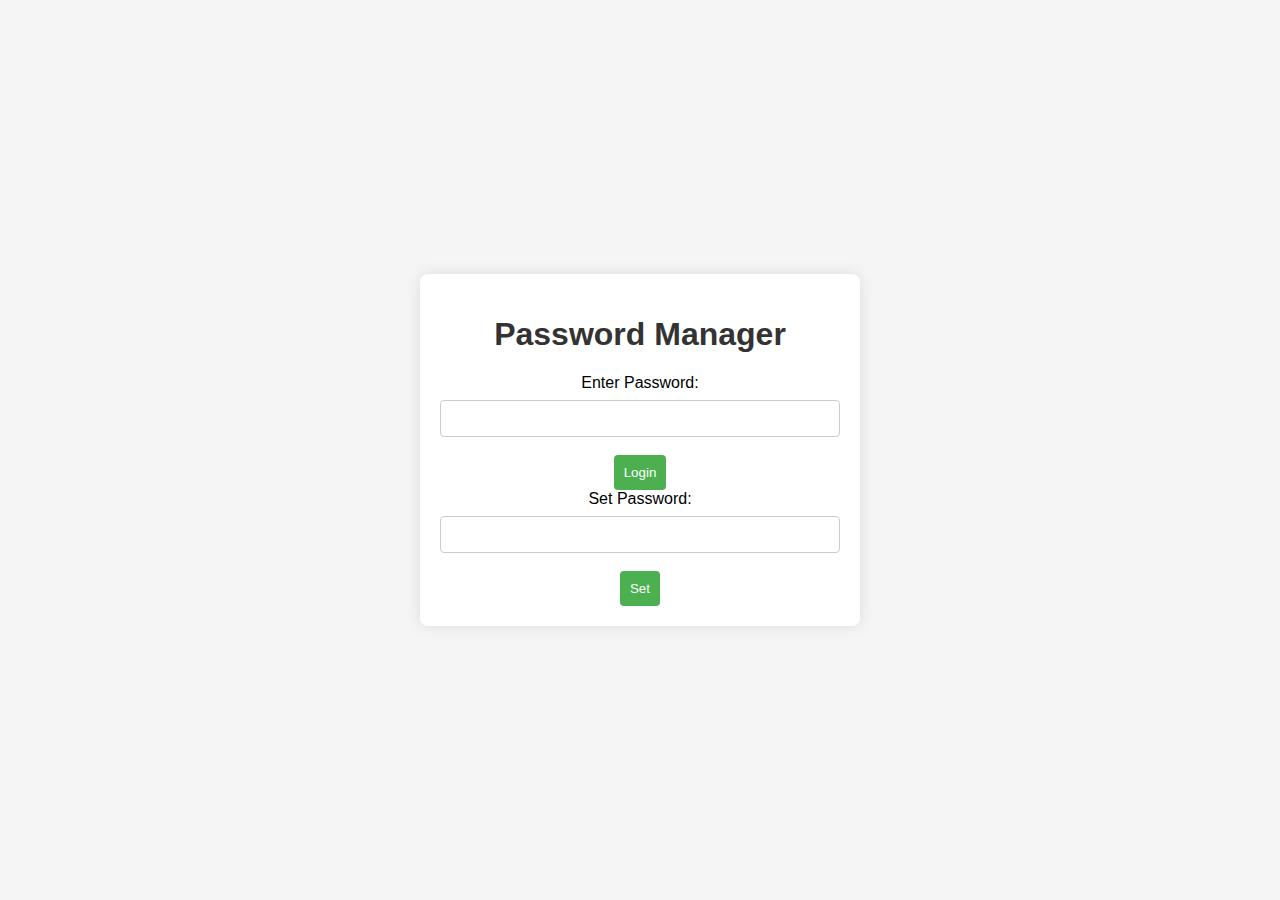
==== index.html @ 99a64eed "Made a pass manager" ====
<!DOCTYPE html>
<html lang="en">
  <head>
    <meta charset="UTF-8" />
    <meta name="viewport" content="width=device-width, initial-scale=1.0" />
    <title>Password Manager</title>
    <link rel="stylesheet" href="styles.css" />
  </head>
  <body>
    <div class="container">
      <h1>Password Manager</h1>
      <div id="login-container">
        <label for="login-password">Enter Password:</label>
        <input type="password" id="login-password" required />
        <button onclick="login()">Login</button>
      </div>
      <div id="password-container" style="display: none">
        <label for="set-password">Set Password:</label>
        <input type="password" id="set-password" required />
        <button onclick="setPassword()">Set</button>
      </div>
      <div id="credentials-container" style="display: none">
        <h2>Stored Credentials</h2>
        <ul id="credentials-list"></ul>
      </div>
      <div id="add-credentials-container" style="display: none">
        <h2>Add Credentials</h2>
        <label for="platform">Platform:</label>
        <input type="text" id="platform" required />
        <label for="username">Username:</label>
        <input type="text" id="username" required />
        <label for="password">Password:</label>
        <input type="password" id="password" required />
        <button onclick="saveCredentials()">Save</button>
      </div>
    </div>
    <script src="app.js"></script>
  </body>
</html>
---- styles.css ----
body {
  font-family: "Segoe UI", Tahoma, Geneva, Verdana, sans-serif;
  background-color: #f5f5f5;
  margin: 0;
  display: flex;
  align-items: center;
  justify-content: center;
  height: 100vh;
}

.container {
  background-color: #fff;
  padding: 20px;
  border-radius: 8px;
  box-shadow: 0 0 15px rgba(0, 0, 0, 0.1);
  width: 80%;
  max-width: 400px;
  text-align: center;
}

h1 {
  color: #333;
}

button {
  padding: 10px;
  margin-top: 10px;
  cursor: pointer;
  background-color: #4caf50;
  color: #fff;
  border: none;
  border-radius: 4px;
}

input {
  width: 100%;
  padding: 10px;
  margin: 8px 0;
  box-sizing: border-box;
  border: 1px solid #ccc;
  border-radius: 4px;
}

ul {
  list-style: none;
  padding: 0;
  text-align: left;
}

li {
  margin-bottom: 10px;
}

button.edit,
button.delete {
  padding: 8px;
  margin-right: 5px;
  cursor: pointer;
  border: none;
  border-radius: 4px;
}

button.edit {
  background-color: #2196f3;
  color: #fff;
}

button.delete {
  background-color: #f44336;
  color: #fff;
}
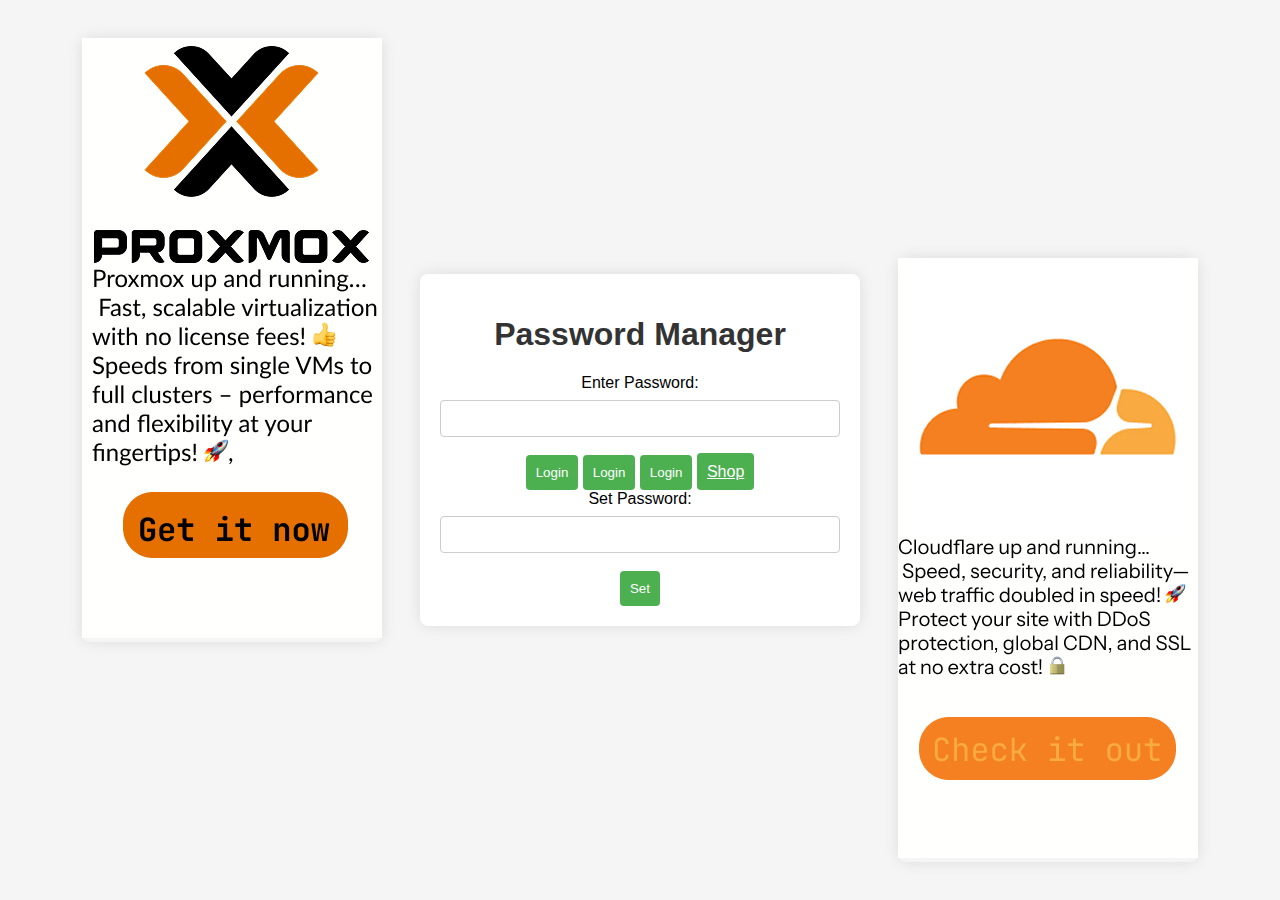
==== commit 26d88071: "Update" ====
--- a/index.html
+++ b/index.html
@@ -1,39 +1,75 @@
 <!DOCTYPE html>
 <html lang="en">
-  <head>
-    <meta charset="UTF-8" />
-    <meta name="viewport" content="width=device-width, initial-scale=1.0" />
-    <title>Password Manager</title>
-    <link rel="stylesheet" href="styles.css" />
-  </head>
-  <body>
-    <div class="container">
-      <h1>Password Manager</h1>
-      <div id="login-container">
-        <label for="login-password">Enter Password:</label>
-        <input type="password" id="login-password" required />
-        <button onclick="login()">Login</button>
-      </div>
-      <div id="password-container" style="display: none">
-        <label for="set-password">Set Password:</label>
-        <input type="password" id="set-password" required />
-        <button onclick="setPassword()">Set</button>
-      </div>
-      <div id="credentials-container" style="display: none">
-        <h2>Stored Credentials</h2>
-        <ul id="credentials-list"></ul>
-      </div>
-      <div id="add-credentials-container" style="display: none">
-        <h2>Add Credentials</h2>
-        <label for="platform">Platform:</label>
-        <input type="text" id="platform" required />
-        <label for="username">Username:</label>
-        <input type="text" id="username" required />
-        <label for="password">Password:</label>
-        <input type="password" id="password" required />
-        <button onclick="saveCredentials()">Save</button>
+
+<head>
+
+  <meta charset="UTF-8" />
+  <meta name="viewport" content="width=device-width, initial-scale=1.0" />
+  <title>Password Manager</title>
+  <link rel="stylesheet" href="styles.css" />
+</head>
+
+<body>
+  <div class="ad">
+    <a href="https://creations.mtdv.me/blog/posts/httpsmafadwp-contentuploads202209fake-game-ads-gardenscapespng">
+      <img src="/proxmox.png" alt="NOTASCAM.com" />
+    </a>
+  </div>
+  <div id="mySidenav" class="sidenav">
+    <a href="javascript:void(0)" class="closebtn" onclick="closeNav()">&times;</a>
+    <button onclick="login()">Login</button>
+    <button id="myBtn">Login</button>
+    <ul id="credentials-list"></ul>
+    <a href="shop.html">Shop</a>
+  </div>
+
+  <div class="container">
+    <h1>Password Manager</h1>
+    <div id="login-container">
+      <label for="login-password">Enter Password:</label>
+      <input type="password" id="login-password" required />
+      <button onclick=" openNav()">Login</button>
+      <button onclick="login()">Login</button>
+      <button id="myBtn">Login</button>
+      <a class="coola" href="shop.html">Shop</a>
+    </div>
+    <div id="password-container" style="display: none">
+      <label for="set-password">Set Password:</label>
+      <input type="password" id="set-password" required />
+      <button onclick="setPassword()">Set</button>
+    </div>
+    <div id="credentials-container" style="display: none">
+      <h2>Stored Credentials</h2>
+
+    </div>
+    <div id="myModal" class="modal">
+      <div class="modal-content">
+        <span class="close">&times;</span>
+        <p>Hackclub!!!</p>
+        <a href="https://hackclub.com/">
+          <img src="/hack.png" alt="https://hackclub.com/" />
+        </a>
       </div>
     </div>
-    <script src="app.js"></script>
-  </body>
-</html>
+    <div id="add-credentials-container" style="display: none">
+      <h2>Add Credentials</h2>
+      <label for="platform">Platform:</label>
+      <input type="text" id="platform" required />
+      <label for="username">Username:</label>
+      <input type="text" id="username" required />
+      <label for="password">Password:</label>
+      <input type="password" id="password" required />
+      <button onclick="saveCredentials()">Save</button>
+      <button onclick=" openNav()">Save*</button>
+      <p class="tiny">*'s</p>
+    </div>
+  </div>
+  <div class="ad1">
+    <a href="https://social.mtdv.me/giveaways/notascannoravirus">
+      <img src="/cloudflare.png" alt="NOTASCAM.com" />
+    </a>
+  </div>
+  <script src="app.js"></script>
+</body>
+
+</html>--- a/styles.css
+++ b/styles.css
@@ -1,3 +1,121 @@
+.xtrasmoll {
+  font-size: 5px;
+  color: #edffaa;
+}
+
+.item {
+
+  margin: 10px;
+  box-shadow: #000;
+  background-color: #f5ffd1;
+  border-radius: 30px;
+  padding: 30px;
+  max-width: 120px;
+  min-width: 120px;
+  max-height: 230px;
+  min-height: 230px;
+}
+
+.tiny {
+  font-size: xx-small;
+  color: rgba(156, 156, 156, 0.733);
+}
+
+.sidenav {
+  height: 100%;
+  width: 0;
+  position: fixed;
+  z-index: 1;
+  top: 0;
+  left: 0;
+  background-color: #fff;
+  overflow-x: hidden;
+  transition: 0.5s;
+  padding-top: 60px;
+}
+
+.sidenav a {
+  padding: 8px 8px 8px 32px;
+  text-decoration: none;
+  font-size: 25px;
+  color: #818181;
+  display: block;
+  transition: 0.3s;
+}
+
+.sidenav a:hover {
+  color: #f1f1f1;
+}
+
+.sidenav .closebtn {
+  position: absolute;
+  top: 0;
+  right: 25px;
+  font-size: 36px;
+  margin-left: 50px;
+}
+
+@media screen and (max-height: 450px) {
+  .sidenav {
+    padding-top: 15px;
+  }
+
+  .sidenav a {
+    font-size: 18px;
+  }
+}
+
+.modal {
+  display: none;
+  position: fixed;
+  z-index: 1;
+  padding-top: 100px;
+  left: 0;
+  top: 0;
+  width: 100%;
+  height: 100%;
+  overflow: auto;
+  background-color: rgb(0, 0, 0);
+  background-color: rgba(0, 0, 0, 0.4);
+}
+
+.modal-content {
+  background-color: #fefefe;
+  margin: auto;
+  padding: 20px;
+  border: 1px solid #888;
+  width: 80%;
+}
+
+.close {
+  color: #aaaaaa;
+  float: right;
+  font-size: 28px;
+  font-weight: bold;
+}
+
+.close:hover,
+.close:focus {
+  color: #000;
+  text-decoration: none;
+  cursor: pointer;
+}
+
+.ad {
+  margin: 1cm;
+  border-radius: 8px;
+  align-self: start;
+  box-shadow: 0 0 15px rgba(0, 0, 0, 0.1);
+}
+
+.ad1 {
+  margin: 1cm;
+  border-radius: 8px;
+  align-self: self-end;
+  box-shadow: 0 0 15px rgba(0, 0, 0, 0.1);
+
+}
+
 body {
   font-family: "Segoe UI", Tahoma, Geneva, Verdana, sans-serif;
   background-color: #f5f5f5;
@@ -22,7 +140,32 @@
   color: #333;
 }
 
+header {
+  grid-area: auto;
+
+}
+
+.coola {
+  padding: 10px;
+  margin-top: 10px;
+  cursor: pointer;
+  background-color: #4caf50;
+  color: #fff;
+  border: none;
+  border-radius: 4px;
+}
+
 button {
+  padding: 10px;
+  margin-top: 10px;
+  cursor: pointer;
+  background-color: #4caf50;
+  color: #fff;
+  border: none;
+  border-radius: 4px;
+}
+
+.missile {
   padding: 10px;
   margin-top: 10px;
   cursor: pointer;
@@ -69,3 +212,7 @@
   background-color: #f44336;
   color: #fff;
 }
+
+main {
+  text-align: center;
+}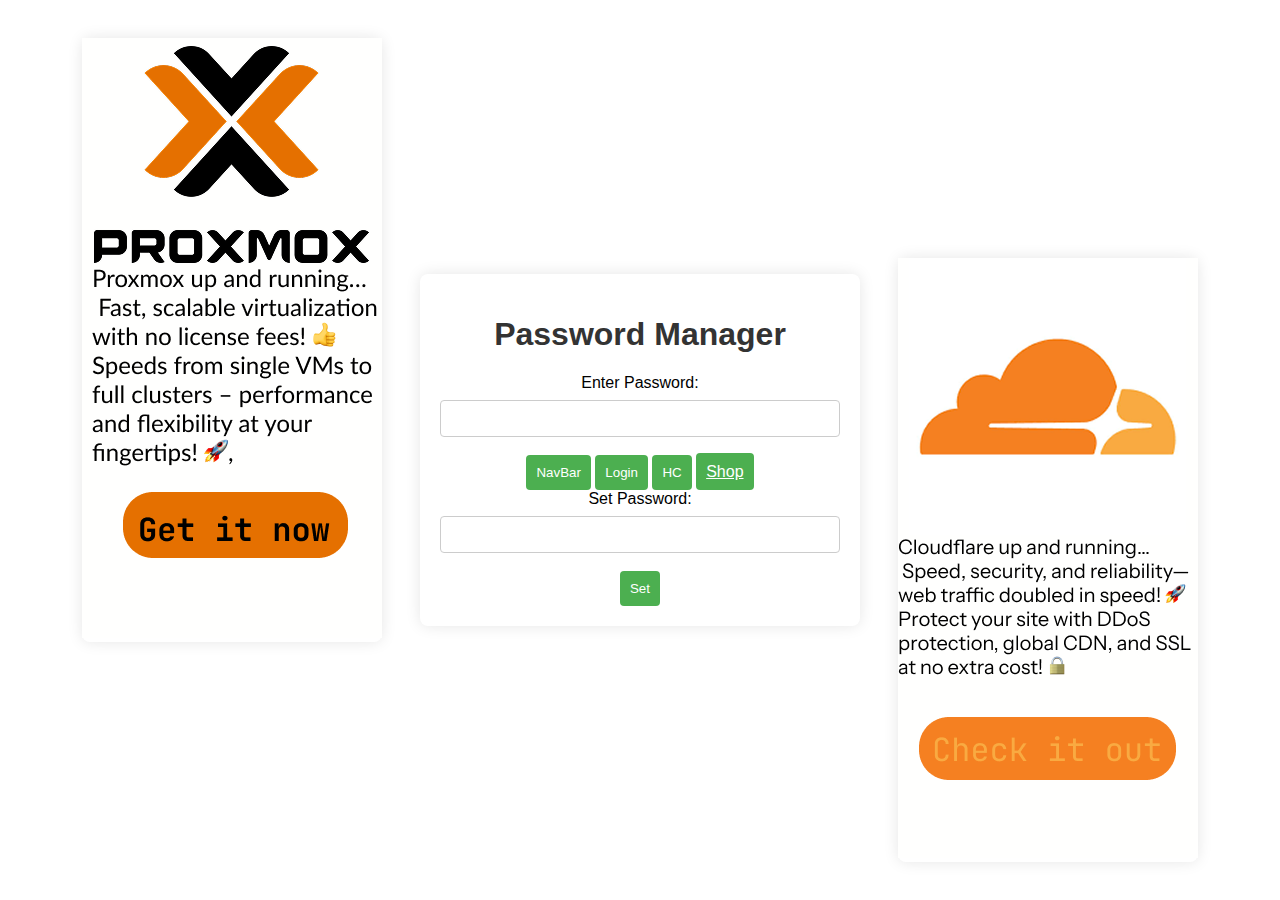
==== commit 898e089b: "Made a new version" ====
--- a/index.html
+++ b/index.html
@@ -2,7 +2,6 @@
 <html lang="en">
 
 <head>
-
   <meta charset="UTF-8" />
   <meta name="viewport" content="width=device-width, initial-scale=1.0" />
   <title>Password Manager</title>
@@ -11,16 +10,15 @@
 
 <body>
   <div class="ad">
-    <a href="https://creations.mtdv.me/blog/posts/httpsmafadwp-contentuploads202209fake-game-ads-gardenscapespng">
-      <img src="/proxmox.png" alt="NOTASCAM.com" />
+    <a href="https://www.proxmox.com/en/">
+      <img src="/images/proxmox.png" alt="NOTASCAM.com" />
     </a>
   </div>
   <div id="mySidenav" class="sidenav">
     <a href="javascript:void(0)" class="closebtn" onclick="closeNav()">&times;</a>
-    <button onclick="login()">Login</button>
-    <button id="myBtn">Login</button>
+    <a href="shop.html">Shop</a>
     <ul id="credentials-list"></ul>
-    <a href="shop.html">Shop</a>
+
   </div>
 
   <div class="container">
@@ -28,9 +26,9 @@
     <div id="login-container">
       <label for="login-password">Enter Password:</label>
       <input type="password" id="login-password" required />
-      <button onclick=" openNav()">Login</button>
+      <button onclick=" openNav()">NavBar</button>
       <button onclick="login()">Login</button>
-      <button id="myBtn">Login</button>
+      <button id="myBtn">HC</button>
       <a class="coola" href="shop.html">Shop</a>
     </div>
     <div id="password-container" style="display: none">
@@ -47,7 +45,7 @@
         <span class="close">&times;</span>
         <p>Hackclub!!!</p>
         <a href="https://hackclub.com/">
-          <img src="/hack.png" alt="https://hackclub.com/" />
+          <img src="/images/hack.png " alt="https://hackclub.com/" />
         </a>
       </div>
     </div>
@@ -65,8 +63,8 @@
     </div>
   </div>
   <div class="ad1">
-    <a href="https://social.mtdv.me/giveaways/notascannoravirus">
-      <img src="/cloudflare.png" alt="NOTASCAM.com" />
+    <a href="https://www.cloudflare.com/en-gb/">
+      <img src="/images/cloudflare.png" alt="NOTASCAM.com" />
     </a>
   </div>
   <script src="app.js"></script>
--- a/styles.css
+++ b/styles.css
@@ -32,6 +32,7 @@
   overflow-x: hidden;
   transition: 0.5s;
   padding-top: 60px;
+  box-shadow: #000;
 }
 
 .sidenav a {
@@ -118,7 +119,7 @@
 
 body {
   font-family: "Segoe UI", Tahoma, Geneva, Verdana, sans-serif;
-  background-color: #f5f5f5;
+  background-color: #ffffff;
   margin: 0;
   display: flex;
   align-items: center;
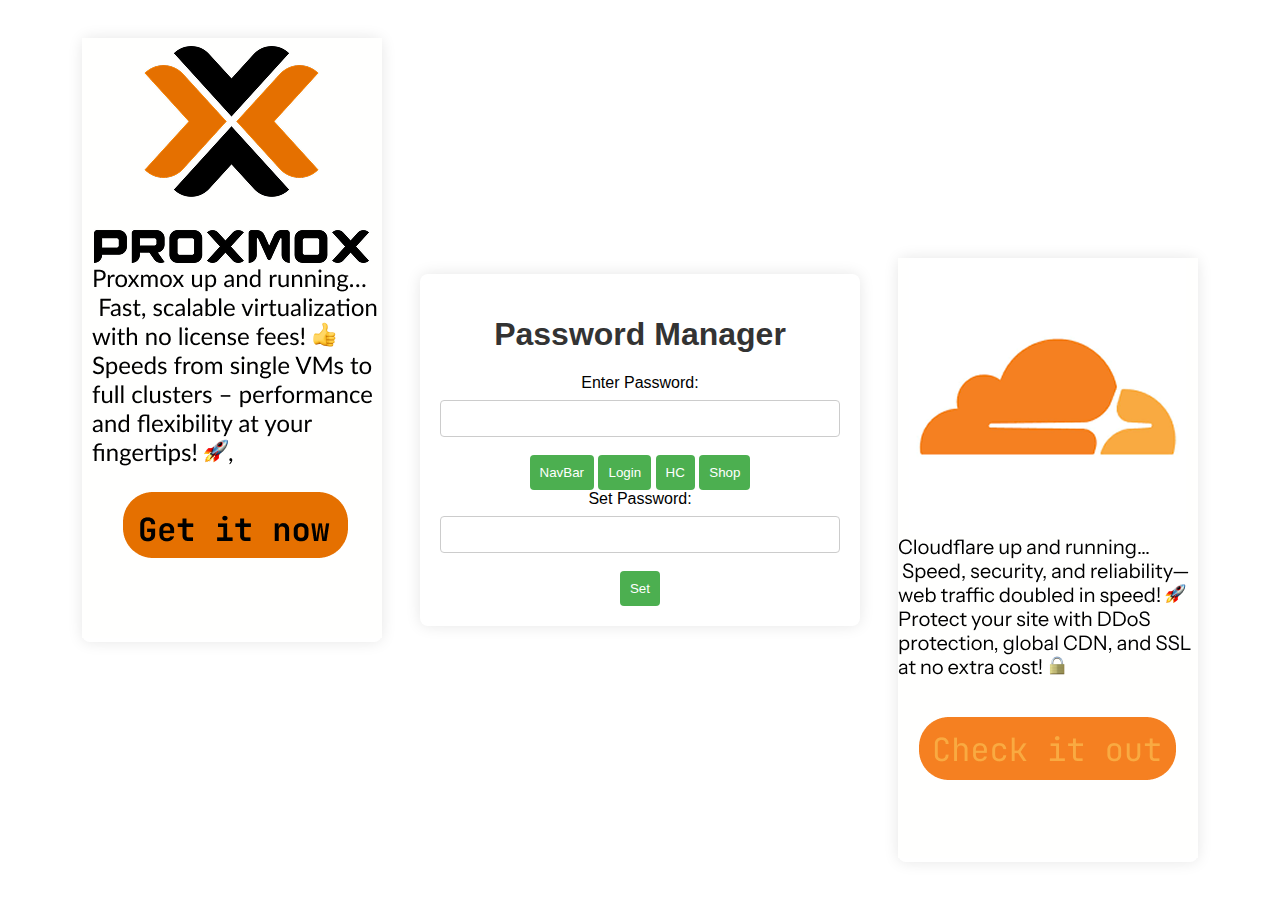
==== commit 11082f34: "Updyup" ====
--- a/index.html
+++ b/index.html
@@ -29,7 +29,7 @@
       <button onclick=" openNav()">NavBar</button>
       <button onclick="login()">Login</button>
       <button id="myBtn">HC</button>
-      <a class="coola" href="shop.html">Shop</a>
+      <button onclick="shop()">Shop</button>
     </div>
     <div id="password-container" style="display: none">
       <label for="set-password">Set Password:</label>
